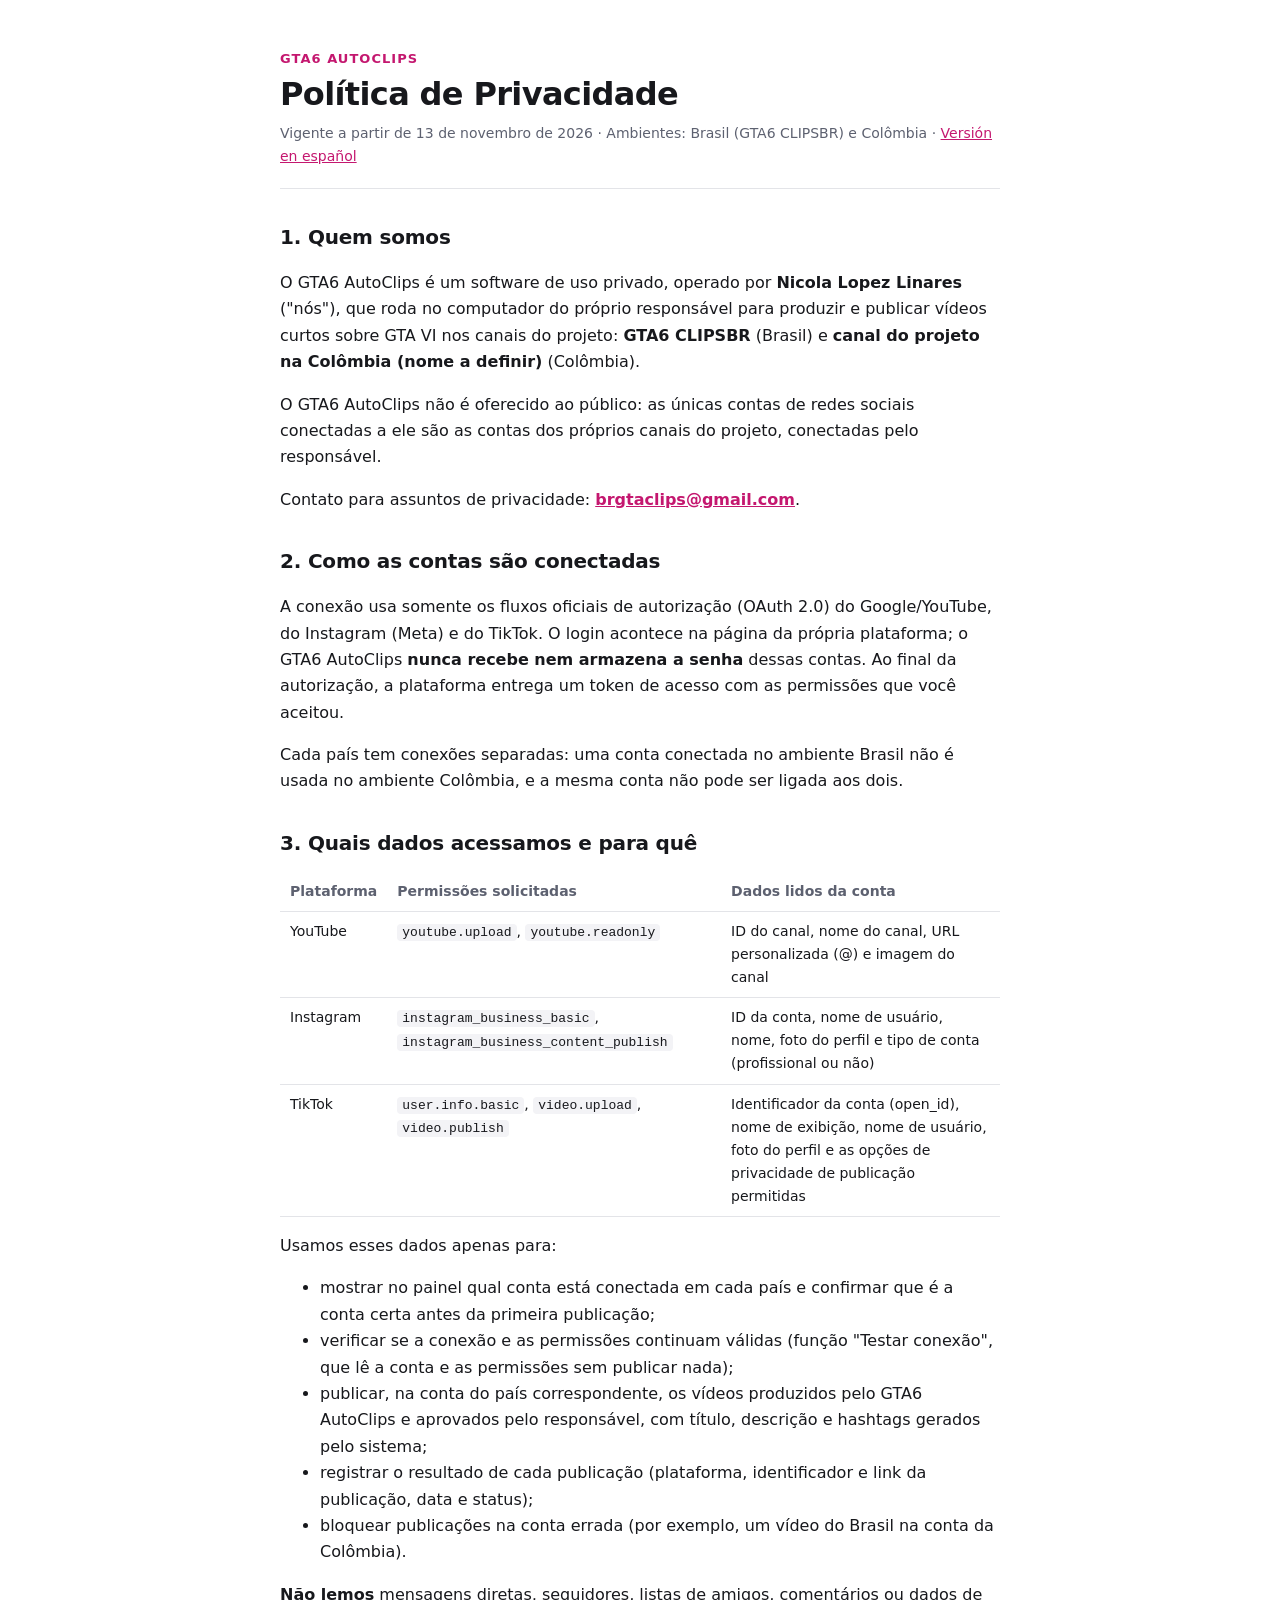
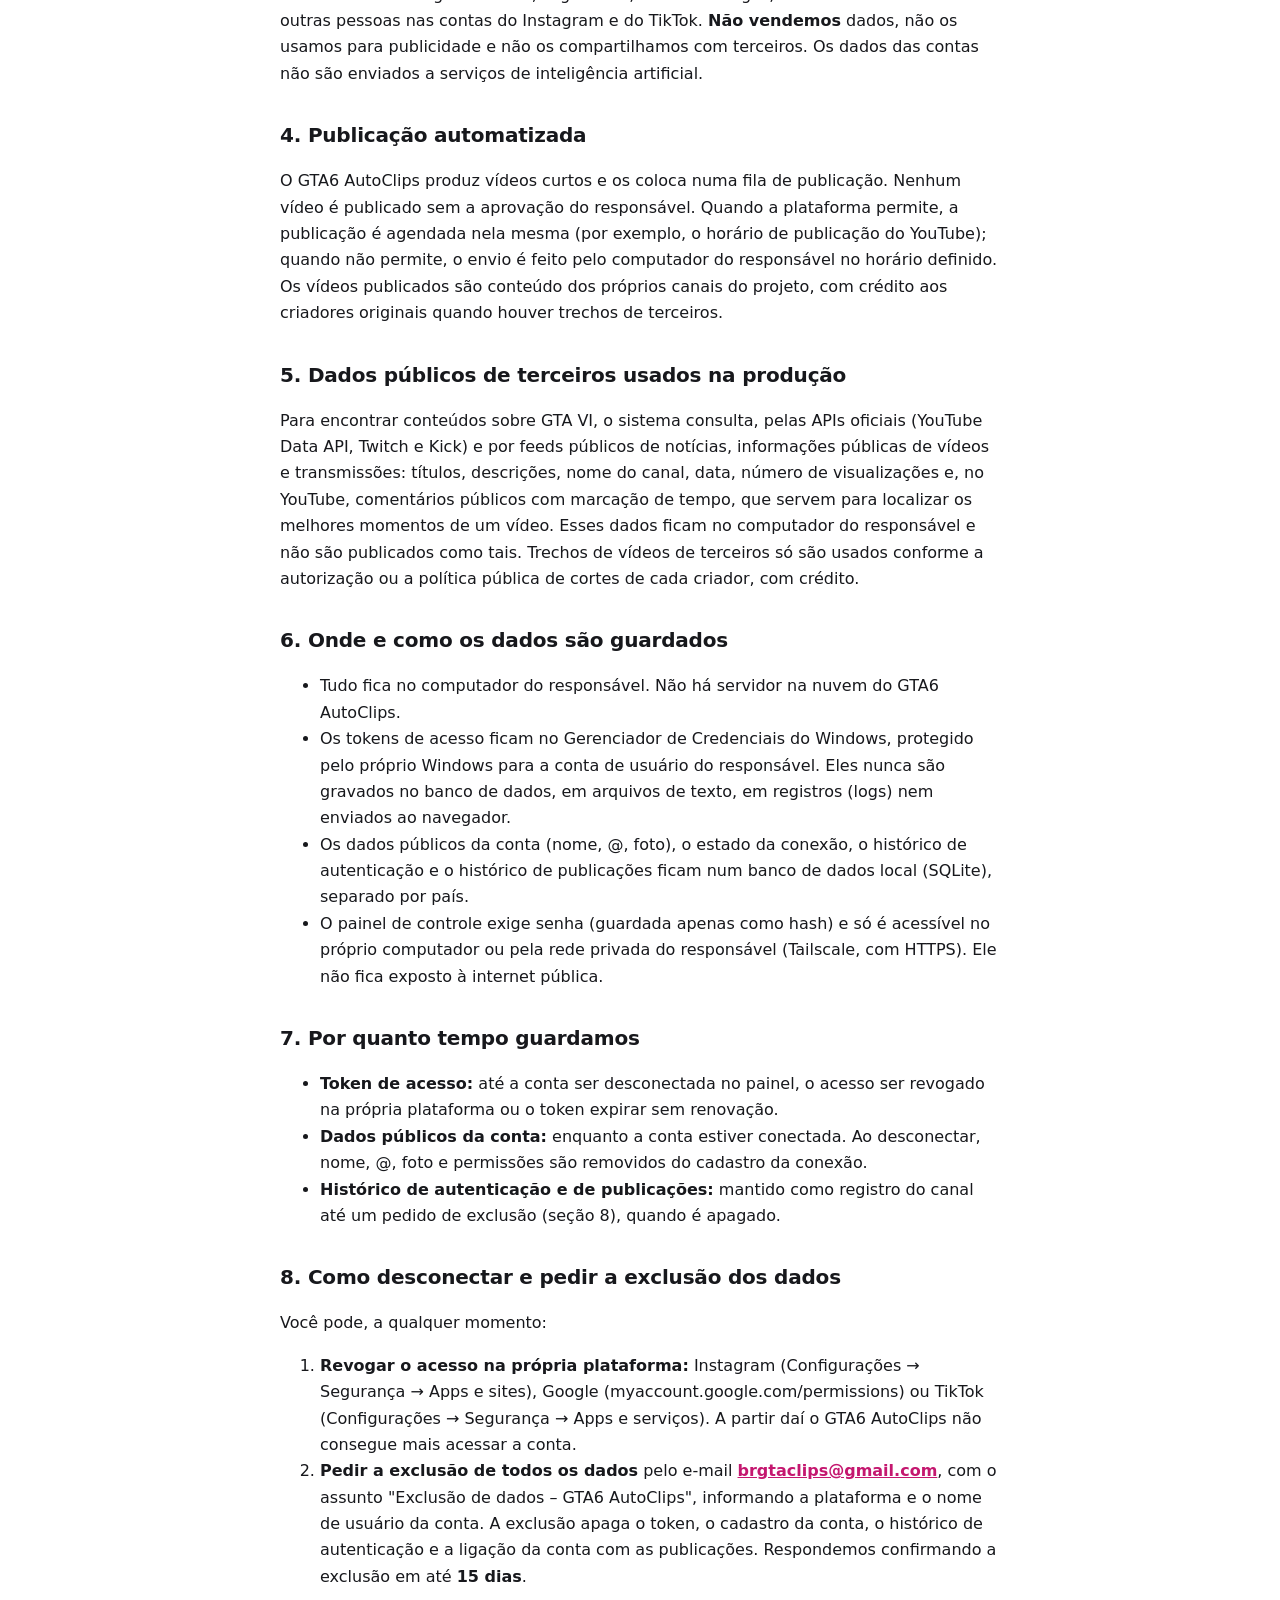
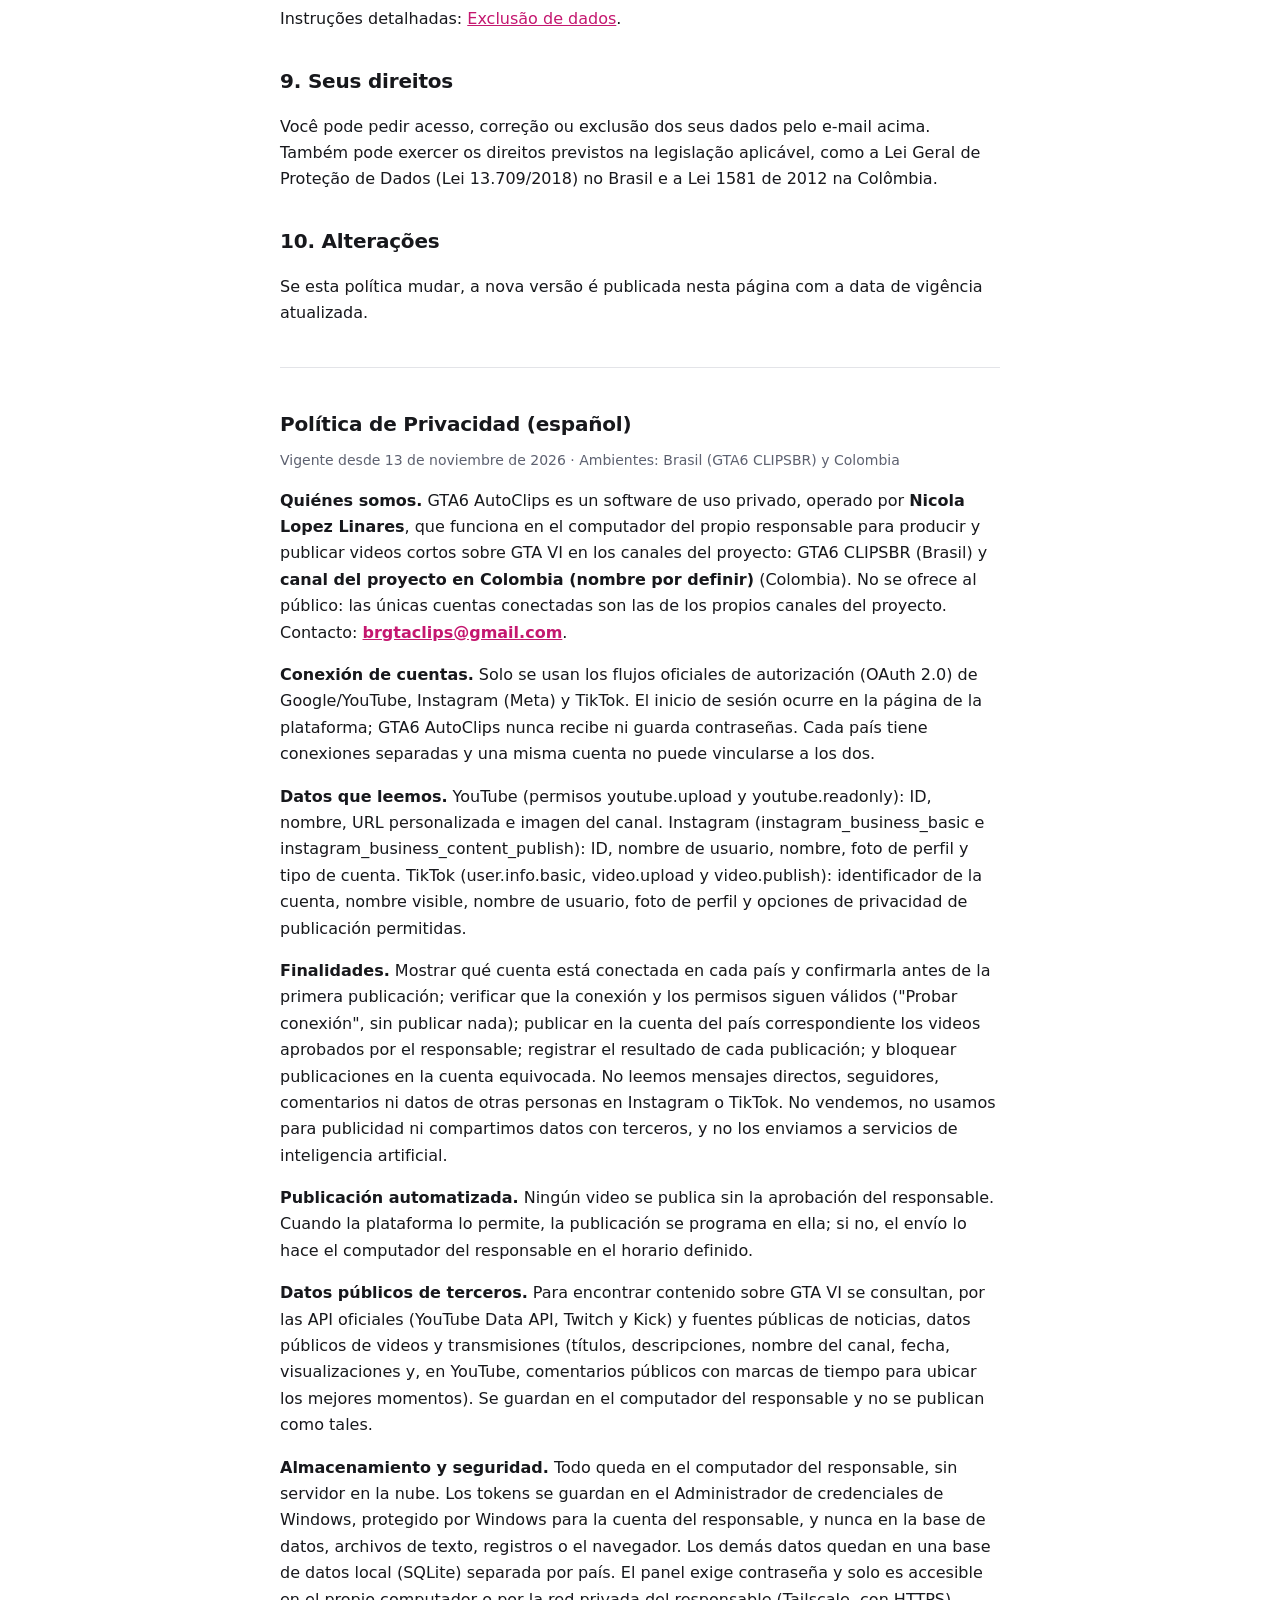
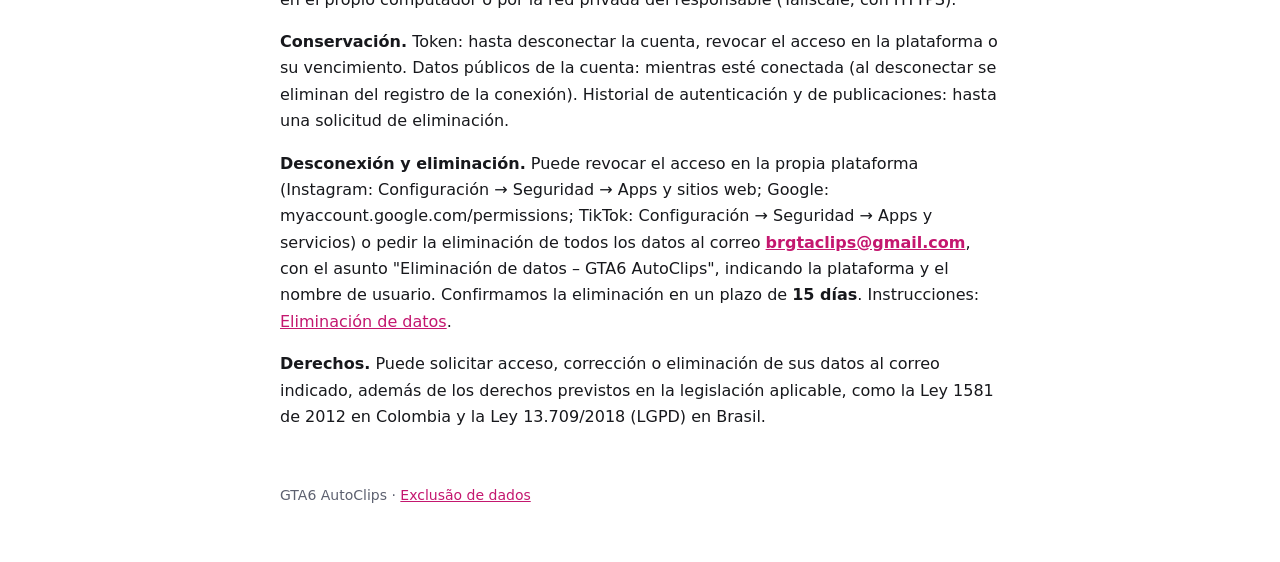
==== privacidade/index.html @ e42e35eb "Política de Privacidade e exclusão de dados do GTA6 AutoClips" ====
<!doctype html>
<html lang="pt-BR">
<head>
<meta charset="utf-8">
<meta name="viewport" content="width=device-width, initial-scale=1">
<title>Política de Privacidade · GTA6 AutoClips</title>
<meta name="description" content="Política de Privacidade do GTA6 AutoClips (Brasil e Colômbia): quais dados das contas conectadas são usados, para quê, como são protegidos e como pedir a exclusão.">
<meta name="robots" content="index, follow">
<link rel="stylesheet" href="../estilo.css">
</head>
<body>
<main>
<header>
  <p class="kicker">GTA6 AutoClips</p>
  <h1>Política de Privacidade</h1>
  <p class="meta">Vigente a partir de 13 de novembro de 2026 · Ambientes: Brasil (GTA6 CLIPSBR) e Colômbia · <a href="#es">Versión en español</a></p>
</header>

<section>
<h2>1. Quem somos</h2>
<p>O GTA6 AutoClips é um software de uso privado, operado por <b>Nicola Lopez Linares</b> ("nós"), que roda no computador do próprio responsável para produzir e publicar vídeos curtos sobre GTA VI nos canais do projeto: <b>GTA6 CLIPSBR</b> (Brasil) e <b>canal do projeto na Colômbia (nome a definir)</b> (Colômbia).</p>
<p>O GTA6 AutoClips não é oferecido ao público: as únicas contas de redes sociais conectadas a ele são as contas dos próprios canais do projeto, conectadas pelo responsável.</p>
<p>Contato para assuntos de privacidade: <a href="mailto:brgtaclips@gmail.com"><b>brgtaclips@gmail.com</b></a>.</p>
</section>

<section>
<h2>2. Como as contas são conectadas</h2>
<p>A conexão usa somente os fluxos oficiais de autorização (OAuth 2.0) do Google/YouTube, do Instagram (Meta) e do TikTok. O login acontece na página da própria plataforma; o GTA6 AutoClips <b>nunca recebe nem armazena a senha</b> dessas contas. Ao final da autorização, a plataforma entrega um token de acesso com as permissões que você aceitou.</p>
<p>Cada país tem conexões separadas: uma conta conectada no ambiente Brasil não é usada no ambiente Colômbia, e a mesma conta não pode ser ligada aos dois.</p>
</section>

<section>
<h2>3. Quais dados acessamos e para quê</h2>
<table>
<thead><tr><th>Plataforma</th><th>Permissões solicitadas</th><th>Dados lidos da conta</th></tr></thead>
<tbody>
<tr><td>YouTube</td><td><code>youtube.upload</code>, <code>youtube.readonly</code></td><td>ID do canal, nome do canal, URL personalizada (@) e imagem do canal</td></tr>
<tr><td>Instagram</td><td><code>instagram_business_basic</code>, <code>instagram_business_content_publish</code></td><td>ID da conta, nome de usuário, nome, foto do perfil e tipo de conta (profissional ou não)</td></tr>
<tr><td>TikTok</td><td><code>user.info.basic</code>, <code>video.upload</code>, <code>video.publish</code></td><td>Identificador da conta (open_id), nome de exibição, nome de usuário, foto do perfil e as opções de privacidade de publicação permitidas</td></tr>
</tbody>
</table>
<p>Usamos esses dados apenas para:</p>
<ul>
<li>mostrar no painel qual conta está conectada em cada país e confirmar que é a conta certa antes da primeira publicação;</li>
<li>verificar se a conexão e as permissões continuam válidas (função "Testar conexão", que lê a conta e as permissões sem publicar nada);</li>
<li>publicar, na conta do país correspondente, os vídeos produzidos pelo GTA6 AutoClips e aprovados pelo responsável, com título, descrição e hashtags gerados pelo sistema;</li>
<li>registrar o resultado de cada publicação (plataforma, identificador e link da publicação, data e status);</li>
<li>bloquear publicações na conta errada (por exemplo, um vídeo do Brasil na conta da Colômbia).</li>
</ul>
<p><b>Não lemos</b> mensagens diretas, seguidores, listas de amigos, comentários ou dados de outras pessoas nas contas do Instagram e do TikTok. <b>Não vendemos</b> dados, não os usamos para publicidade e não os compartilhamos com terceiros. Os dados das contas não são enviados a serviços de inteligência artificial.</p>
</section>

<section>
<h2>4. Publicação automatizada</h2>
<p>O GTA6 AutoClips produz vídeos curtos e os coloca numa fila de publicação. Nenhum vídeo é publicado sem a aprovação do responsável. Quando a plataforma permite, a publicação é agendada nela mesma (por exemplo, o horário de publicação do YouTube); quando não permite, o envio é feito pelo computador do responsável no horário definido. Os vídeos publicados são conteúdo dos próprios canais do projeto, com crédito aos criadores originais quando houver trechos de terceiros.</p>
</section>

<section>
<h2>5. Dados públicos de terceiros usados na produção</h2>
<p>Para encontrar conteúdos sobre GTA VI, o sistema consulta, pelas APIs oficiais (YouTube Data API, Twitch e Kick) e por feeds públicos de notícias, informações públicas de vídeos e transmissões: títulos, descrições, nome do canal, data, número de visualizações e, no YouTube, comentários públicos com marcação de tempo, que servem para localizar os melhores momentos de um vídeo. Esses dados ficam no computador do responsável e não são publicados como tais. Trechos de vídeos de terceiros só são usados conforme a autorização ou a política pública de cortes de cada criador, com crédito.</p>
</section>

<section>
<h2>6. Onde e como os dados são guardados</h2>
<ul>
<li>Tudo fica no computador do responsável. Não há servidor na nuvem do GTA6 AutoClips.</li>
<li>Os tokens de acesso ficam no Gerenciador de Credenciais do Windows, protegido pelo próprio Windows para a conta de usuário do responsável. Eles nunca são gravados no banco de dados, em arquivos de texto, em registros (logs) nem enviados ao navegador.</li>
<li>Os dados públicos da conta (nome, @, foto), o estado da conexão, o histórico de autenticação e o histórico de publicações ficam num banco de dados local (SQLite), separado por país.</li>
<li>O painel de controle exige senha (guardada apenas como hash) e só é acessível no próprio computador ou pela rede privada do responsável (Tailscale, com HTTPS). Ele não fica exposto à internet pública.</li>
</ul>
</section>

<section>
<h2>7. Por quanto tempo guardamos</h2>
<ul>
<li><b>Token de acesso:</b> até a conta ser desconectada no painel, o acesso ser revogado na própria plataforma ou o token expirar sem renovação.</li>
<li><b>Dados públicos da conta:</b> enquanto a conta estiver conectada. Ao desconectar, nome, @, foto e permissões são removidos do cadastro da conexão.</li>
<li><b>Histórico de autenticação e de publicações:</b> mantido como registro do canal até um pedido de exclusão (seção 8), quando é apagado.</li>
</ul>
</section>

<section>
<h2>8. Como desconectar e pedir a exclusão dos dados</h2>
<p>Você pode, a qualquer momento:</p>
<ol>
<li><b>Revogar o acesso na própria plataforma:</b> Instagram (Configurações → Segurança → Apps e sites), Google (myaccount.google.com/permissions) ou TikTok (Configurações → Segurança → Apps e serviços). A partir daí o GTA6 AutoClips não consegue mais acessar a conta.</li>
<li><b>Pedir a exclusão de todos os dados</b> pelo e-mail <a href="mailto:brgtaclips@gmail.com"><b>brgtaclips@gmail.com</b></a>, com o assunto "Exclusão de dados – GTA6 AutoClips", informando a plataforma e o nome de usuário da conta. A exclusão apaga o token, o cadastro da conta, o histórico de autenticação e a ligação da conta com as publicações. Respondemos confirmando a exclusão em até <b>15 dias</b>.</li>
</ol>
<p>Instruções detalhadas: <a href="../exclusao-de-dados/">Exclusão de dados</a>.</p>
</section>

<section>
<h2>9. Seus direitos</h2>
<p>Você pode pedir acesso, correção ou exclusão dos seus dados pelo e-mail acima. Também pode exercer os direitos previstos na legislação aplicável, como a Lei Geral de Proteção de Dados (Lei 13.709/2018) no Brasil e a Lei 1581 de 2012 na Colômbia.</p>
</section>

<section>
<h2>10. Alterações</h2>
<p>Se esta política mudar, a nova versão é publicada nesta página com a data de vigência atualizada.</p>
</section>

<hr>

<section id="es" lang="es">
<h2>Política de Privacidad (español)</h2>
<p class="meta">Vigente desde 13 de noviembre de 2026 · Ambientes: Brasil (GTA6 CLIPSBR) y Colombia</p>
<p><b>Quiénes somos.</b> GTA6 AutoClips es un software de uso privado, operado por <b>Nicola Lopez Linares</b>, que funciona en el computador del propio responsable para producir y publicar videos cortos sobre GTA VI en los canales del proyecto: GTA6 CLIPSBR (Brasil) y <b>canal del proyecto en Colombia (nombre por definir)</b> (Colombia). No se ofrece al público: las únicas cuentas conectadas son las de los propios canales del proyecto. Contacto: <a href="mailto:brgtaclips@gmail.com"><b>brgtaclips@gmail.com</b></a>.</p>
<p><b>Conexión de cuentas.</b> Solo se usan los flujos oficiales de autorización (OAuth 2.0) de Google/YouTube, Instagram (Meta) y TikTok. El inicio de sesión ocurre en la página de la plataforma; GTA6 AutoClips nunca recibe ni guarda contraseñas. Cada país tiene conexiones separadas y una misma cuenta no puede vincularse a los dos.</p>
<p><b>Datos que leemos.</b> YouTube (permisos youtube.upload y youtube.readonly): ID, nombre, URL personalizada e imagen del canal. Instagram (instagram_business_basic e instagram_business_content_publish): ID, nombre de usuario, nombre, foto de perfil y tipo de cuenta. TikTok (user.info.basic, video.upload y video.publish): identificador de la cuenta, nombre visible, nombre de usuario, foto de perfil y opciones de privacidad de publicación permitidas.</p>
<p><b>Finalidades.</b> Mostrar qué cuenta está conectada en cada país y confirmarla antes de la primera publicación; verificar que la conexión y los permisos siguen válidos ("Probar conexión", sin publicar nada); publicar en la cuenta del país correspondiente los videos aprobados por el responsable; registrar el resultado de cada publicación; y bloquear publicaciones en la cuenta equivocada. No leemos mensajes directos, seguidores, comentarios ni datos de otras personas en Instagram o TikTok. No vendemos, no usamos para publicidad ni compartimos datos con terceros, y no los enviamos a servicios de inteligencia artificial.</p>
<p><b>Publicación automatizada.</b> Ningún video se publica sin la aprobación del responsable. Cuando la plataforma lo permite, la publicación se programa en ella; si no, el envío lo hace el computador del responsable en el horario definido.</p>
<p><b>Datos públicos de terceros.</b> Para encontrar contenido sobre GTA VI se consultan, por las API oficiales (YouTube Data API, Twitch y Kick) y fuentes públicas de noticias, datos públicos de videos y transmisiones (títulos, descripciones, nombre del canal, fecha, visualizaciones y, en YouTube, comentarios públicos con marcas de tiempo para ubicar los mejores momentos). Se guardan en el computador del responsable y no se publican como tales.</p>
<p><b>Almacenamiento y seguridad.</b> Todo queda en el computador del responsable, sin servidor en la nube. Los tokens se guardan en el Administrador de credenciales de Windows, protegido por Windows para la cuenta del responsable, y nunca en la base de datos, archivos de texto, registros o el navegador. Los demás datos quedan en una base de datos local (SQLite) separada por país. El panel exige contraseña y solo es accesible en el propio computador o por la red privada del responsable (Tailscale, con HTTPS).</p>
<p><b>Conservación.</b> Token: hasta desconectar la cuenta, revocar el acceso en la plataforma o su vencimiento. Datos públicos de la cuenta: mientras esté conectada (al desconectar se eliminan del registro de la conexión). Historial de autenticación y de publicaciones: hasta una solicitud de eliminación.</p>
<p><b>Desconexión y eliminación.</b> Puede revocar el acceso en la propia plataforma (Instagram: Configuración → Seguridad → Apps y sitios web; Google: myaccount.google.com/permissions; TikTok: Configuración → Seguridad → Apps y servicios) o pedir la eliminación de todos los datos al correo <a href="mailto:brgtaclips@gmail.com"><b>brgtaclips@gmail.com</b></a>, con el asunto "Eliminación de datos – GTA6 AutoClips", indicando la plataforma y el nombre de usuario. Confirmamos la eliminación en un plazo de <b>15 días</b>. Instrucciones: <a href="../exclusao-de-dados/#es">Eliminación de datos</a>.</p>
<p><b>Derechos.</b> Puede solicitar acceso, corrección o eliminación de sus datos al correo indicado, además de los derechos previstos en la legislación aplicable, como la Ley 1581 de 2012 en Colombia y la Ley 13.709/2018 (LGPD) en Brasil.</p>
</section>
</main>
<footer><p>GTA6 AutoClips · <a href="../exclusao-de-dados/">Exclusão de dados</a></p></footer>
</body>
</html>
---- estilo.css ----
:root { color-scheme: light; --text: #17181c; --muted: #5d6170; --line: #e3e4e8; --accent: #c4176f; }
* { box-sizing: border-box; }
body { margin: 0; font: 16px/1.65 system-ui, -apple-system, "Segoe UI", Roboto, sans-serif; color: var(--text); background: #fff; }
main { max-width: 760px; margin: 0 auto; padding: 48px 20px 24px; }
header { border-bottom: 1px solid var(--line); padding-bottom: 20px; margin-bottom: 8px; }
.kicker { margin: 0; color: var(--accent); font-weight: 700; letter-spacing: .08em; text-transform: uppercase; font-size: 13px; }
h1 { font-size: 32px; line-height: 1.2; margin: 6px 0 8px; letter-spacing: -.02em; }
h2 { font-size: 20px; margin: 32px 0 8px; letter-spacing: -.01em; }
.meta { color: var(--muted); font-size: 14px; margin: 0; }
a { color: var(--accent); }
code { font-size: 13px; background: #f3f3f6; padding: 1px 5px; border-radius: 4px; }
table { width: 100%; border-collapse: collapse; font-size: 14px; margin: 12px 0; }
th, td { text-align: left; vertical-align: top; padding: 8px 10px; border-bottom: 1px solid var(--line); }
th { color: var(--muted); font-weight: 600; }
hr { border: 0; border-top: 1px solid var(--line); margin: 40px 0; }
footer { max-width: 760px; margin: 0 auto; padding: 0 20px 40px; color: var(--muted); font-size: 14px; }
@media (max-width: 560px) { h1 { font-size: 26px; } table, thead, tbody, tr, th, td { display: block; } thead { display: none; }
  td { border: 0; padding: 2px 0; } tr { border-bottom: 1px solid var(--line); padding: 8px 0; } }
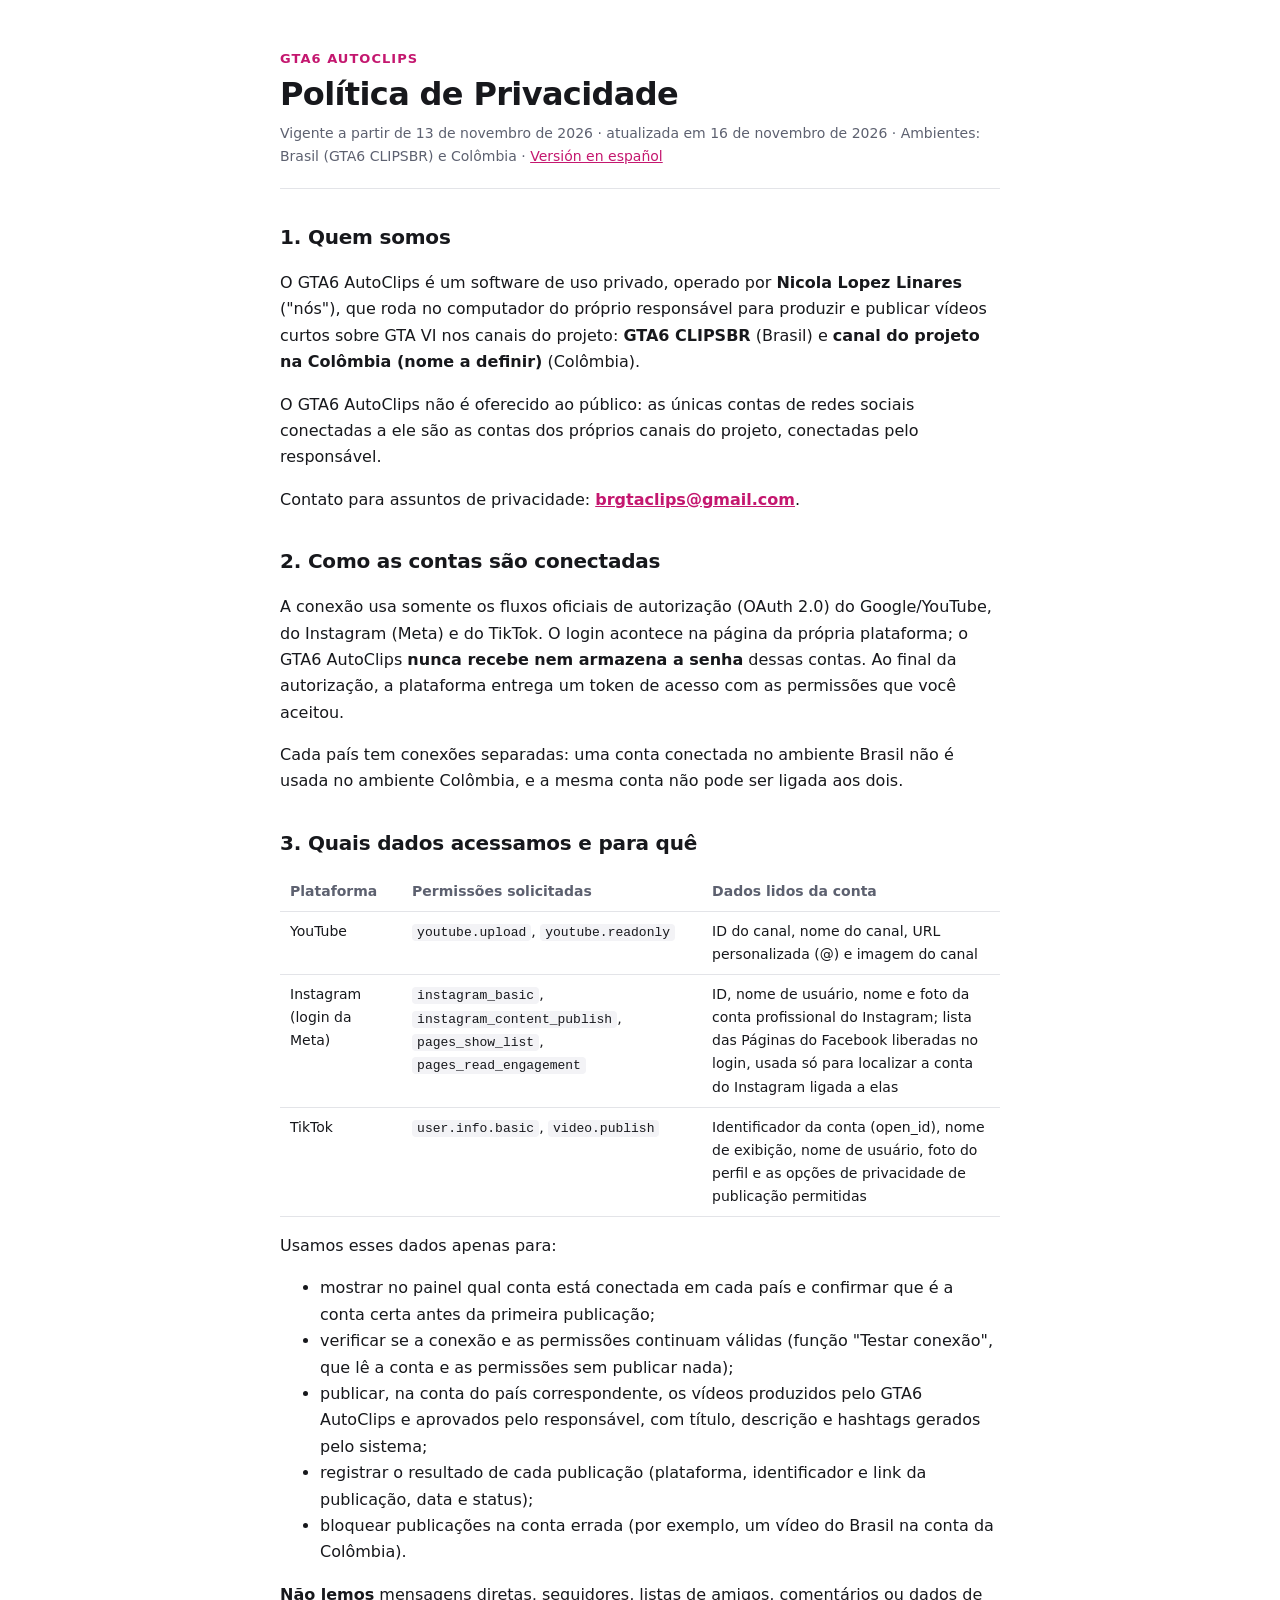
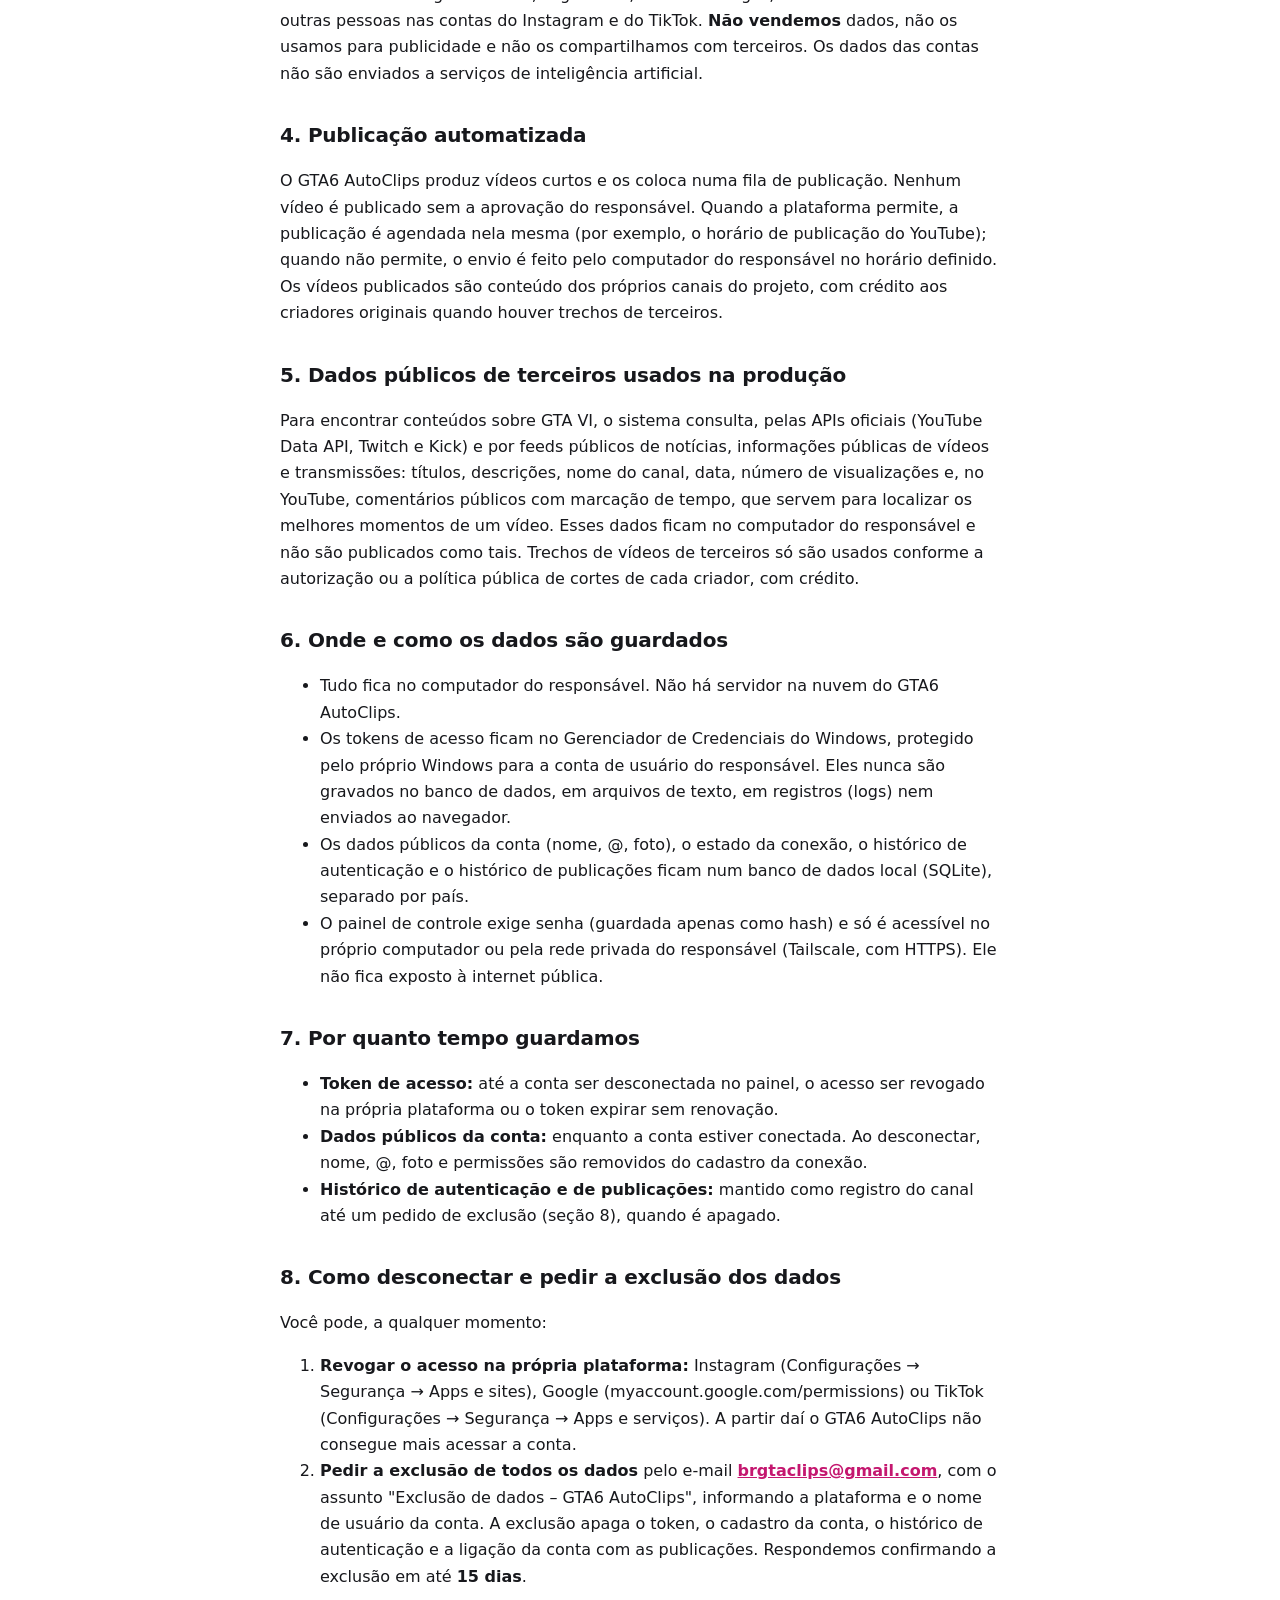
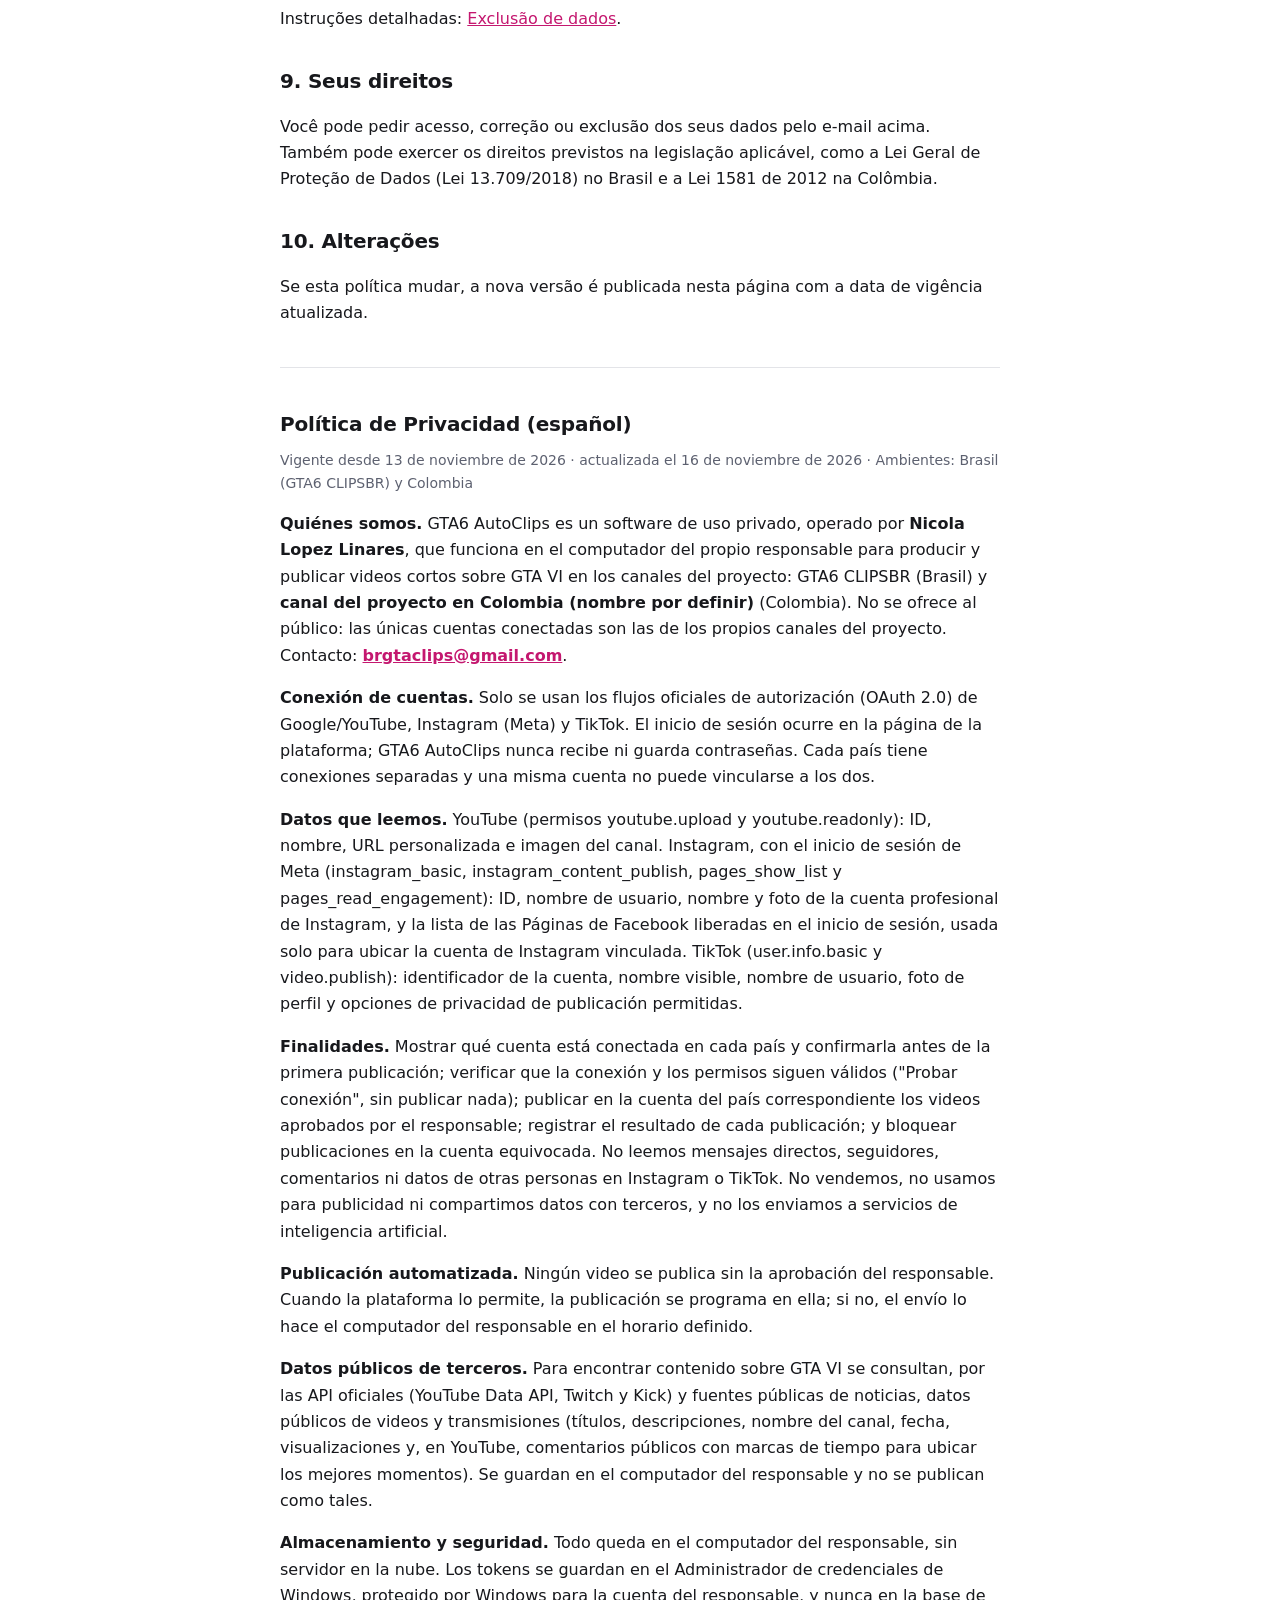
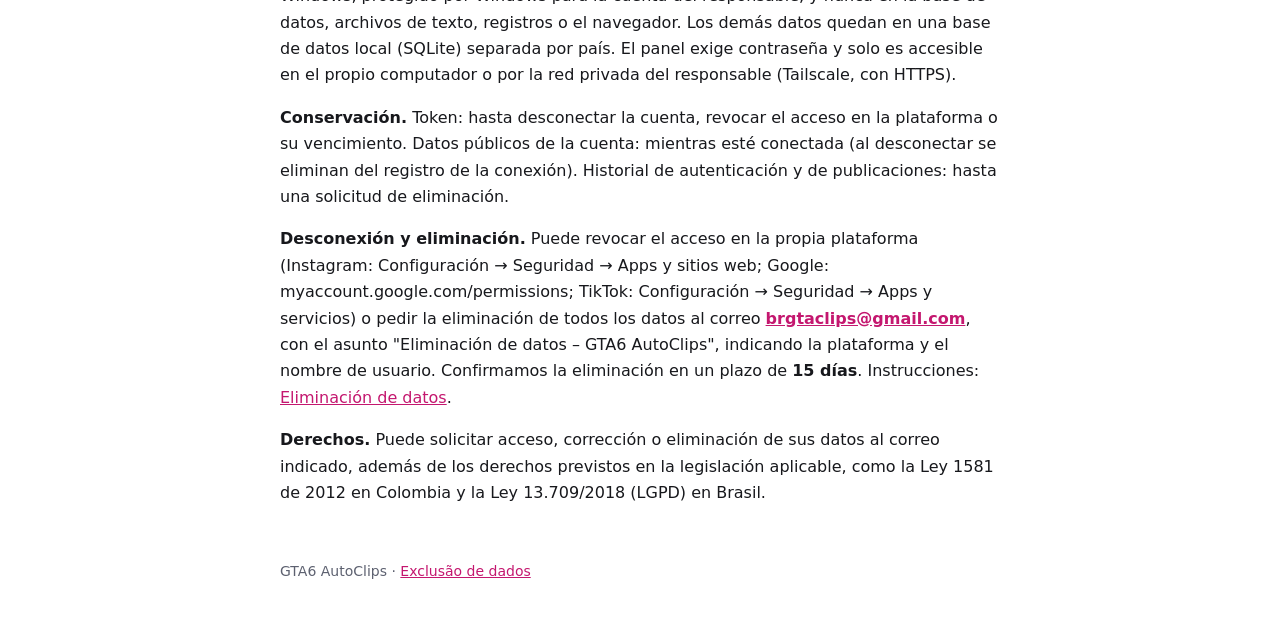
==== commit 937ff945: "Política de Privacidade: permissões atualizadas (login da Meta e TikTok Direct Post)" ====
--- a/privacidade/index.html
+++ b/privacidade/index.html
@@ -13,7 +13,7 @@
 <header>
   <p class="kicker">GTA6 AutoClips</p>
   <h1>Política de Privacidade</h1>
-  <p class="meta">Vigente a partir de 13 de novembro de 2026 · Ambientes: Brasil (GTA6 CLIPSBR) e Colômbia · <a href="#es">Versión en español</a></p>
+  <p class="meta">Vigente a partir de 13 de novembro de 2026 · atualizada em 16 de novembro de 2026 · Ambientes: Brasil (GTA6 CLIPSBR) e Colômbia · <a href="#es">Versión en español</a></p>
 </header>
 
 <section>
@@ -35,8 +35,8 @@
 <thead><tr><th>Plataforma</th><th>Permissões solicitadas</th><th>Dados lidos da conta</th></tr></thead>
 <tbody>
 <tr><td>YouTube</td><td><code>youtube.upload</code>, <code>youtube.readonly</code></td><td>ID do canal, nome do canal, URL personalizada (@) e imagem do canal</td></tr>
-<tr><td>Instagram</td><td><code>instagram_business_basic</code>, <code>instagram_business_content_publish</code></td><td>ID da conta, nome de usuário, nome, foto do perfil e tipo de conta (profissional ou não)</td></tr>
-<tr><td>TikTok</td><td><code>user.info.basic</code>, <code>video.upload</code>, <code>video.publish</code></td><td>Identificador da conta (open_id), nome de exibição, nome de usuário, foto do perfil e as opções de privacidade de publicação permitidas</td></tr>
+<tr><td>Instagram (login da Meta)</td><td><code>instagram_basic</code>, <code>instagram_content_publish</code>, <code>pages_show_list</code>, <code>pages_read_engagement</code></td><td>ID, nome de usuário, nome e foto da conta profissional do Instagram; lista das Páginas do Facebook liberadas no login, usada só para localizar a conta do Instagram ligada a elas</td></tr>
+<tr><td>TikTok</td><td><code>user.info.basic</code>, <code>video.publish</code></td><td>Identificador da conta (open_id), nome de exibição, nome de usuário, foto do perfil e as opções de privacidade de publicação permitidas</td></tr>
 </tbody>
 </table>
 <p>Usamos esses dados apenas para:</p>
@@ -103,10 +103,10 @@
 
 <section id="es" lang="es">
 <h2>Política de Privacidad (español)</h2>
-<p class="meta">Vigente desde 13 de noviembre de 2026 · Ambientes: Brasil (GTA6 CLIPSBR) y Colombia</p>
+<p class="meta">Vigente desde 13 de noviembre de 2026 · actualizada el 16 de noviembre de 2026 · Ambientes: Brasil (GTA6 CLIPSBR) y Colombia</p>
 <p><b>Quiénes somos.</b> GTA6 AutoClips es un software de uso privado, operado por <b>Nicola Lopez Linares</b>, que funciona en el computador del propio responsable para producir y publicar videos cortos sobre GTA VI en los canales del proyecto: GTA6 CLIPSBR (Brasil) y <b>canal del proyecto en Colombia (nombre por definir)</b> (Colombia). No se ofrece al público: las únicas cuentas conectadas son las de los propios canales del proyecto. Contacto: <a href="mailto:brgtaclips@gmail.com"><b>brgtaclips@gmail.com</b></a>.</p>
 <p><b>Conexión de cuentas.</b> Solo se usan los flujos oficiales de autorización (OAuth 2.0) de Google/YouTube, Instagram (Meta) y TikTok. El inicio de sesión ocurre en la página de la plataforma; GTA6 AutoClips nunca recibe ni guarda contraseñas. Cada país tiene conexiones separadas y una misma cuenta no puede vincularse a los dos.</p>
-<p><b>Datos que leemos.</b> YouTube (permisos youtube.upload y youtube.readonly): ID, nombre, URL personalizada e imagen del canal. Instagram (instagram_business_basic e instagram_business_content_publish): ID, nombre de usuario, nombre, foto de perfil y tipo de cuenta. TikTok (user.info.basic, video.upload y video.publish): identificador de la cuenta, nombre visible, nombre de usuario, foto de perfil y opciones de privacidad de publicación permitidas.</p>
+<p><b>Datos que leemos.</b> YouTube (permisos youtube.upload y youtube.readonly): ID, nombre, URL personalizada e imagen del canal. Instagram, con el inicio de sesión de Meta (instagram_basic, instagram_content_publish, pages_show_list y pages_read_engagement): ID, nombre de usuario, nombre y foto de la cuenta profesional de Instagram, y la lista de las Páginas de Facebook liberadas en el inicio de sesión, usada solo para ubicar la cuenta de Instagram vinculada. TikTok (user.info.basic y video.publish): identificador de la cuenta, nombre visible, nombre de usuario, foto de perfil y opciones de privacidad de publicación permitidas.</p>
 <p><b>Finalidades.</b> Mostrar qué cuenta está conectada en cada país y confirmarla antes de la primera publicación; verificar que la conexión y los permisos siguen válidos ("Probar conexión", sin publicar nada); publicar en la cuenta del país correspondiente los videos aprobados por el responsable; registrar el resultado de cada publicación; y bloquear publicaciones en la cuenta equivocada. No leemos mensajes directos, seguidores, comentarios ni datos de otras personas en Instagram o TikTok. No vendemos, no usamos para publicidad ni compartimos datos con terceros, y no los enviamos a servicios de inteligencia artificial.</p>
 <p><b>Publicación automatizada.</b> Ningún video se publica sin la aprobación del responsable. Cuando la plataforma lo permite, la publicación se programa en ella; si no, el envío lo hace el computador del responsable en el horario definido.</p>
 <p><b>Datos públicos de terceros.</b> Para encontrar contenido sobre GTA VI se consultan, por las API oficiales (YouTube Data API, Twitch y Kick) y fuentes públicas de noticias, datos públicos de videos y transmisiones (títulos, descripciones, nombre del canal, fecha, visualizaciones y, en YouTube, comentarios públicos con marcas de tiempo para ubicar los mejores momentos). Se guardan en el computador del responsable y no se publican como tales.</p>
